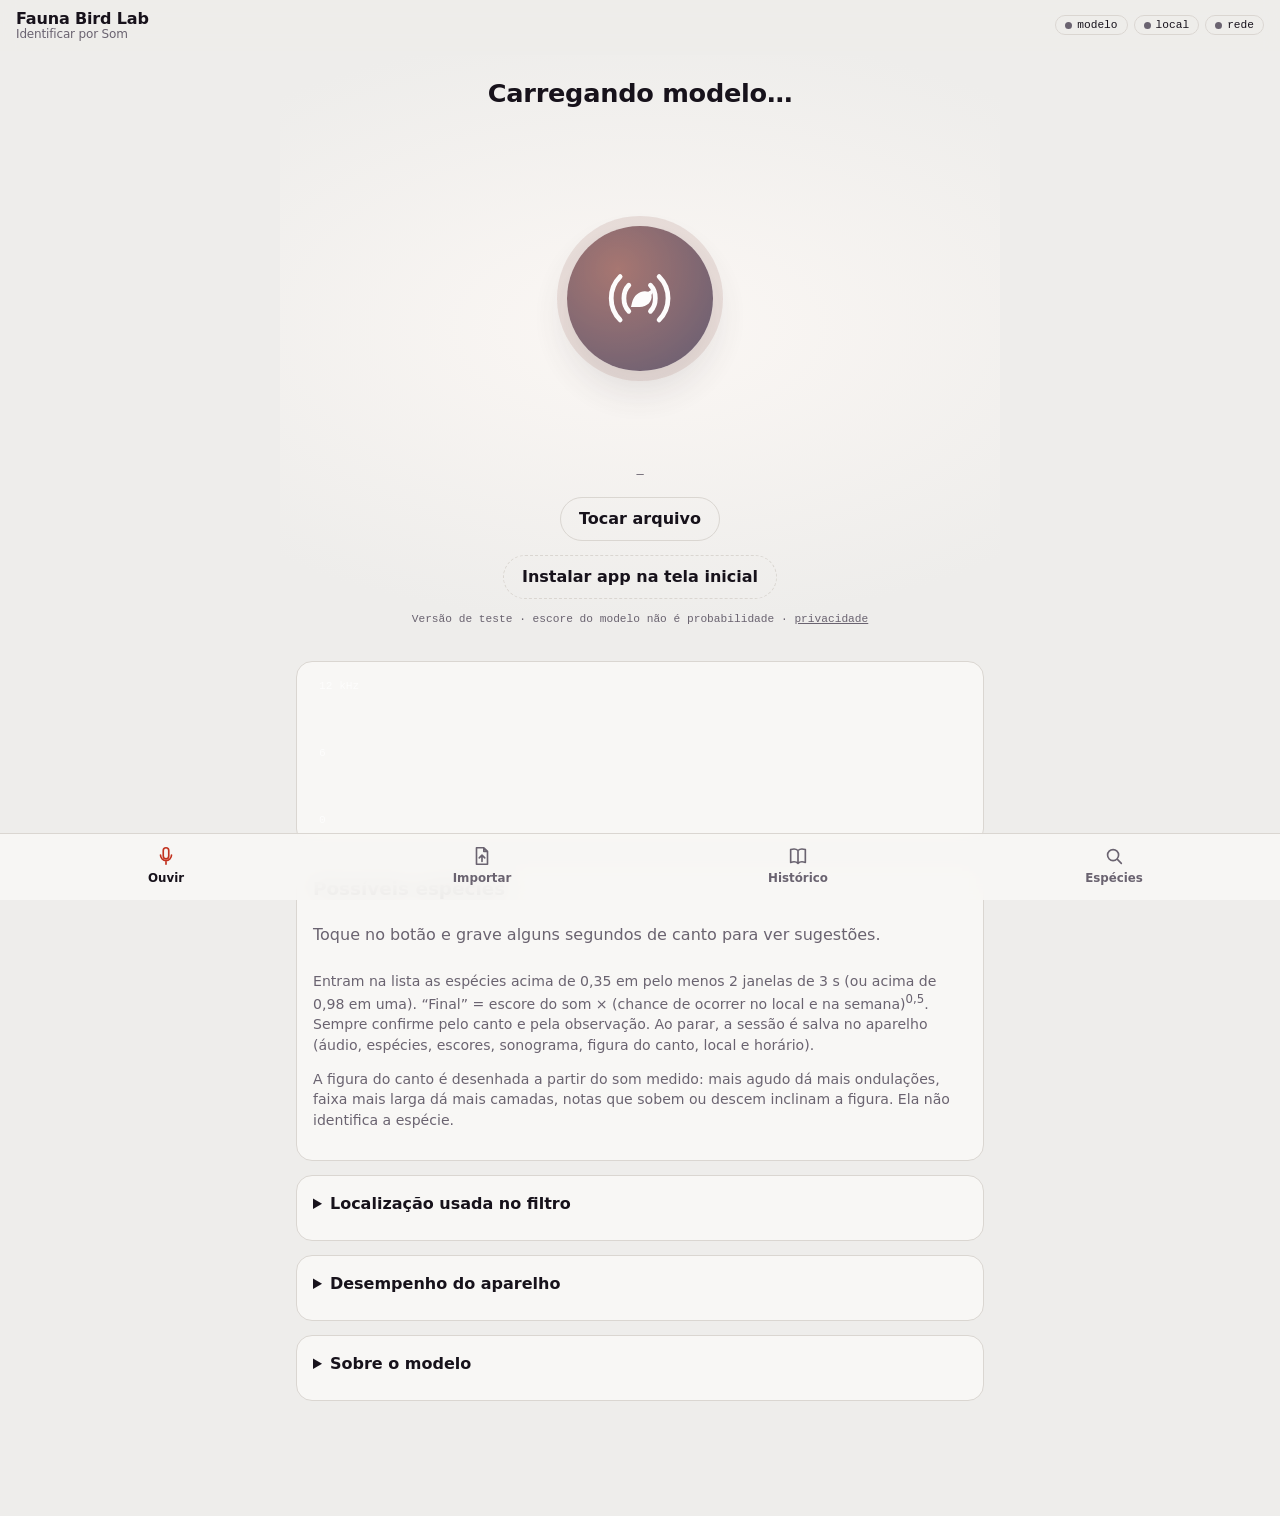
==== index.html @ 9043df2f "Fauna Bird Lab 0.6.1: primeira versão pública de teste App experimental de identificação de aves pel" ====
<!doctype html>
<html lang="pt-BR"><head><meta charset="utf-8"><title>Fauna Bird Lab</title>
<meta http-equiv="refresh" content="0; url=app/"><link rel="canonical" href="app/"></head>
<body><p><a href="app/">Abrir o Fauna Bird Lab</a></p></body></html>
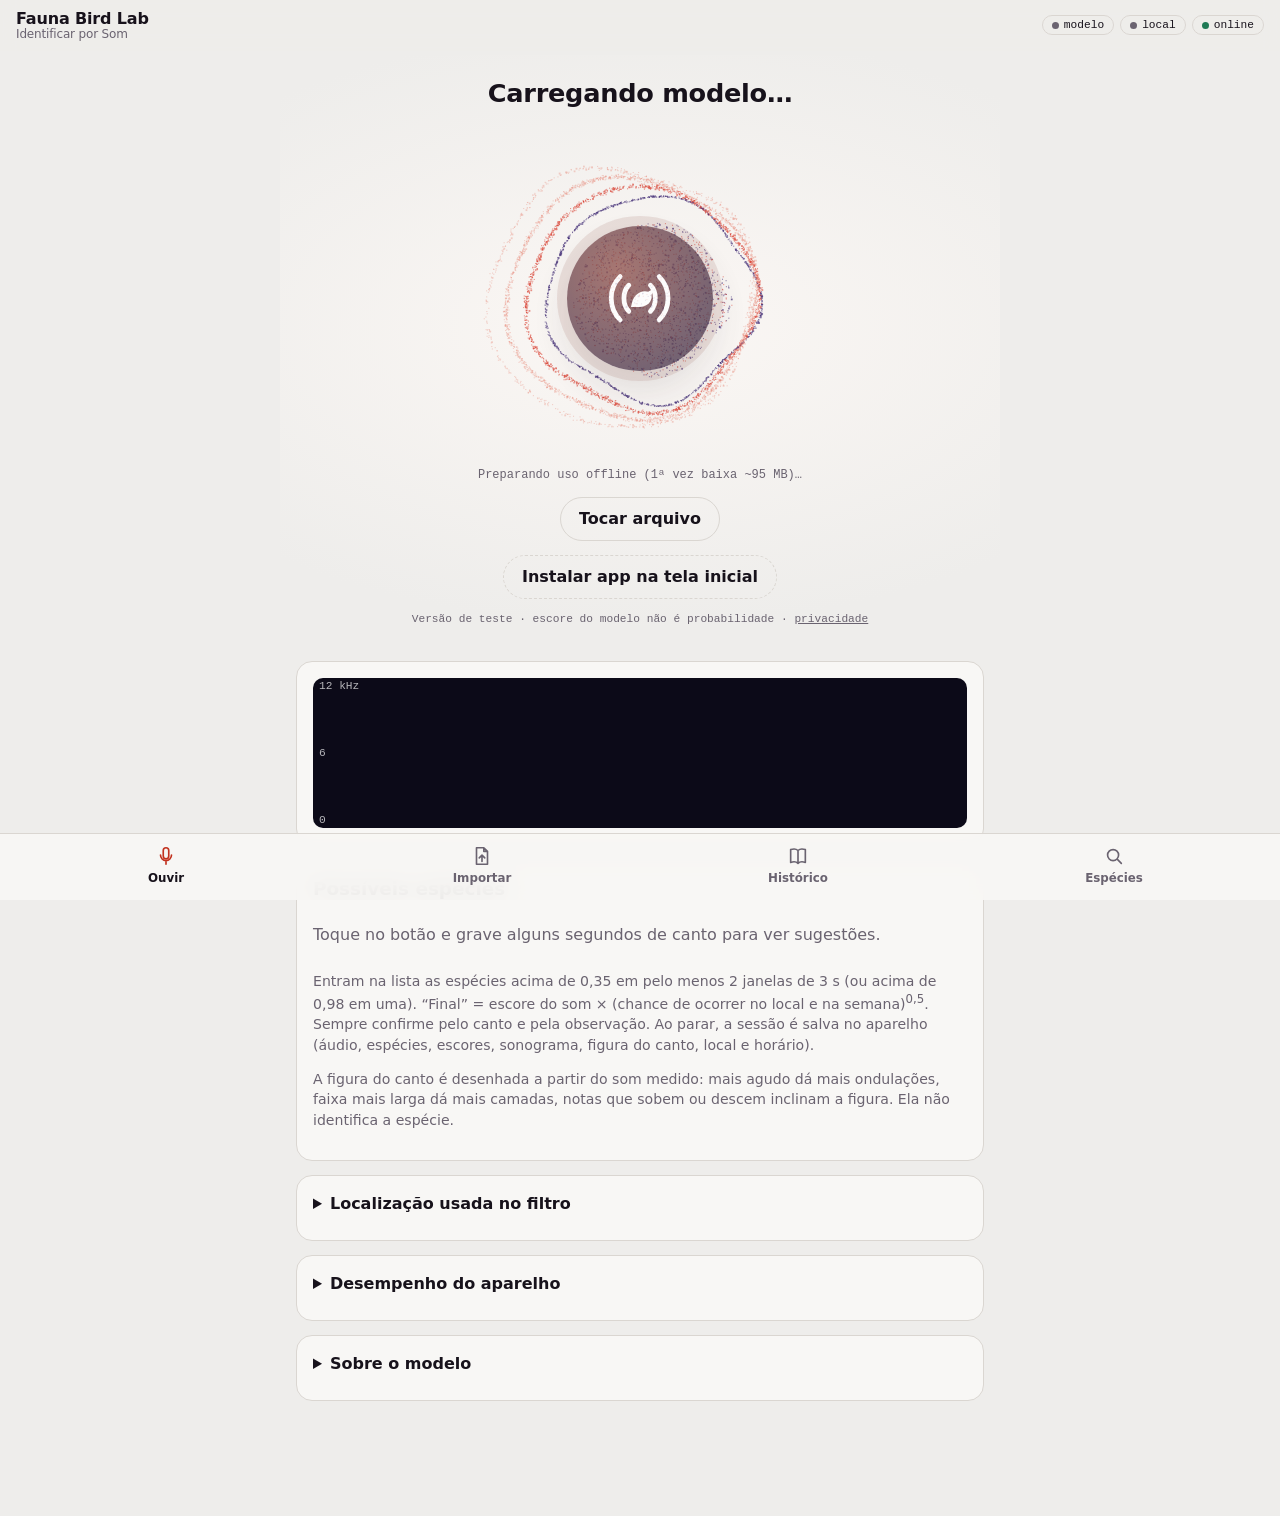
==== commit 76ce2ef9: "Arquivos publicados sem conversão de fim de linha Co-Authored-By: Claude Opus 5.5 <noreply@anthropic" ====
--- a/index.html
+++ b/index.html
@@ -1,4 +1,4 @@
-<!doctype html>
-<html lang="pt-BR"><head><meta charset="utf-8"><title>Fauna Bird Lab</title>
-<meta http-equiv="refresh" content="0; url=app/"><link rel="canonical" href="app/"></head>
-<body><p><a href="app/">Abrir o Fauna Bird Lab</a></p></body></html>
+<!doctype html>
+<html lang="pt-BR"><head><meta charset="utf-8"><title>Fauna Bird Lab</title>
+<meta http-equiv="refresh" content="0; url=app/"><link rel="canonical" href="app/"></head>
+<body><p><a href="app/">Abrir o Fauna Bird Lab</a></p></body></html>
